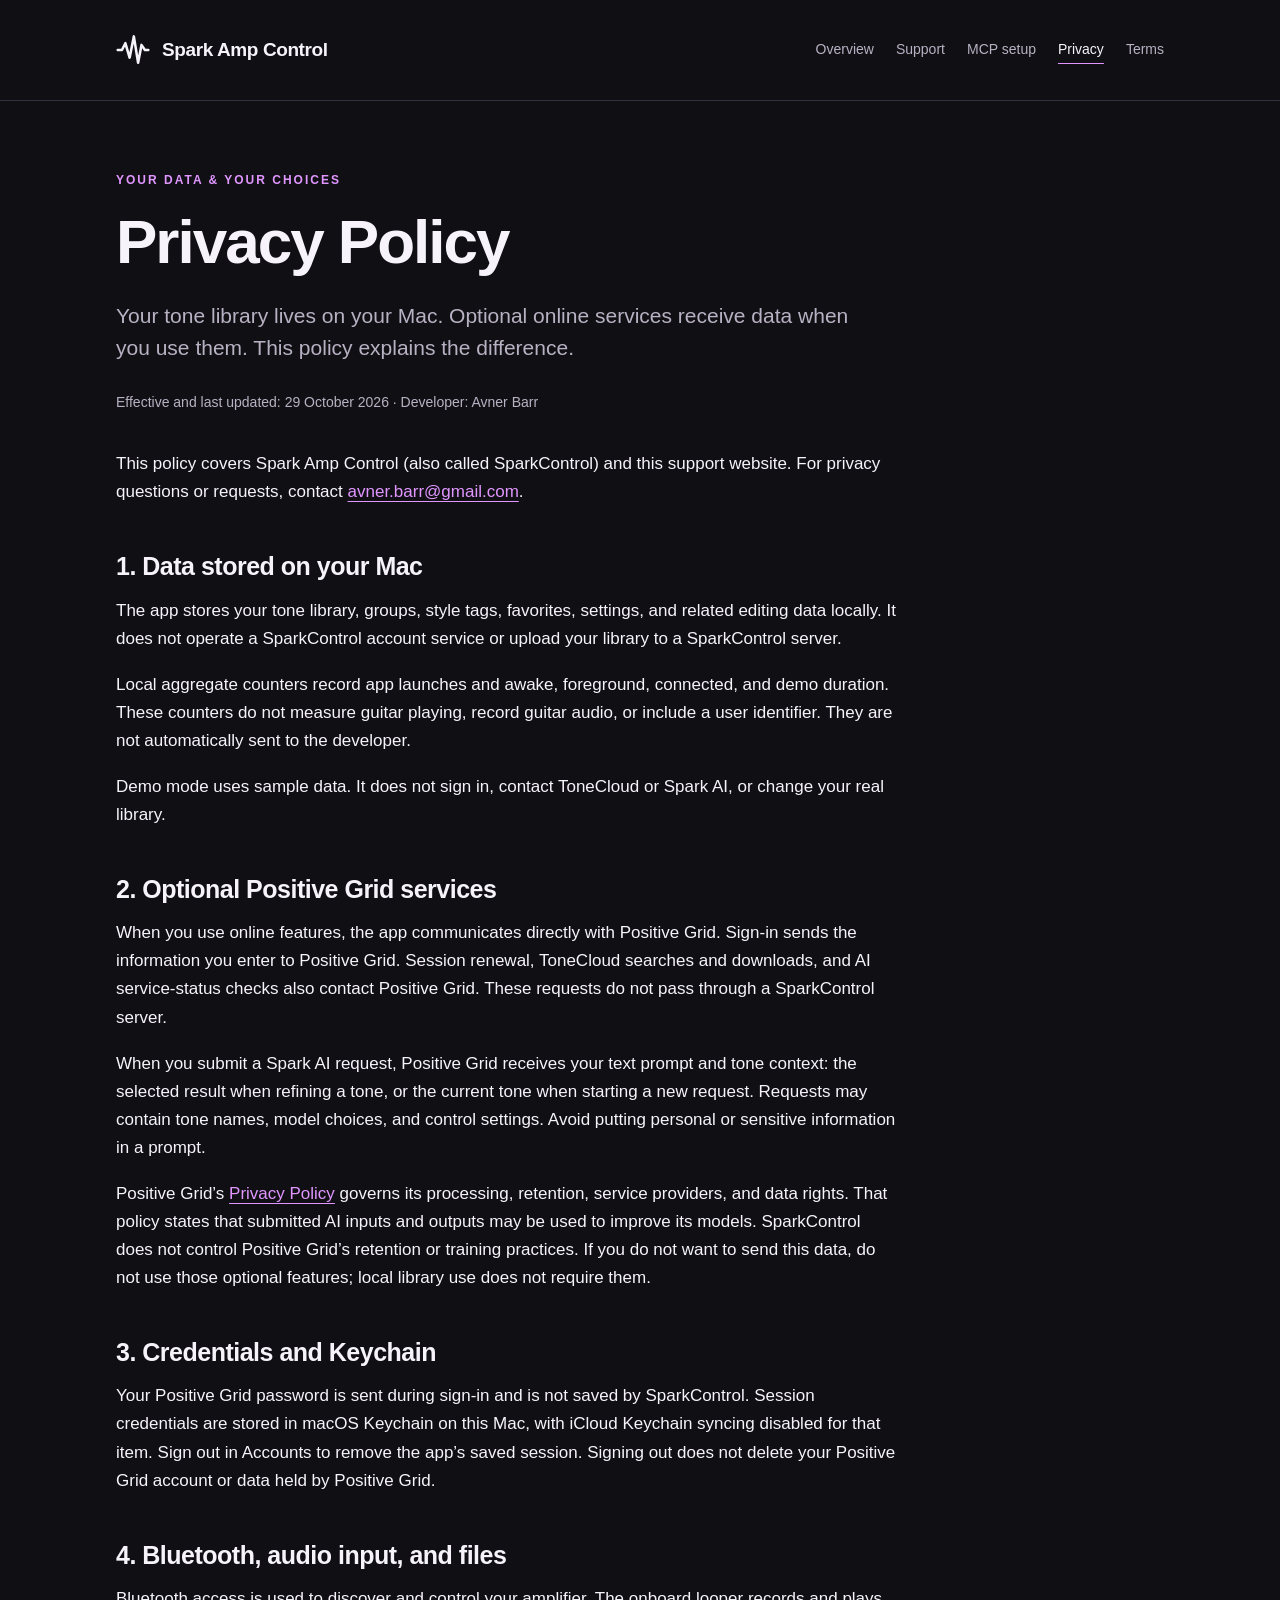
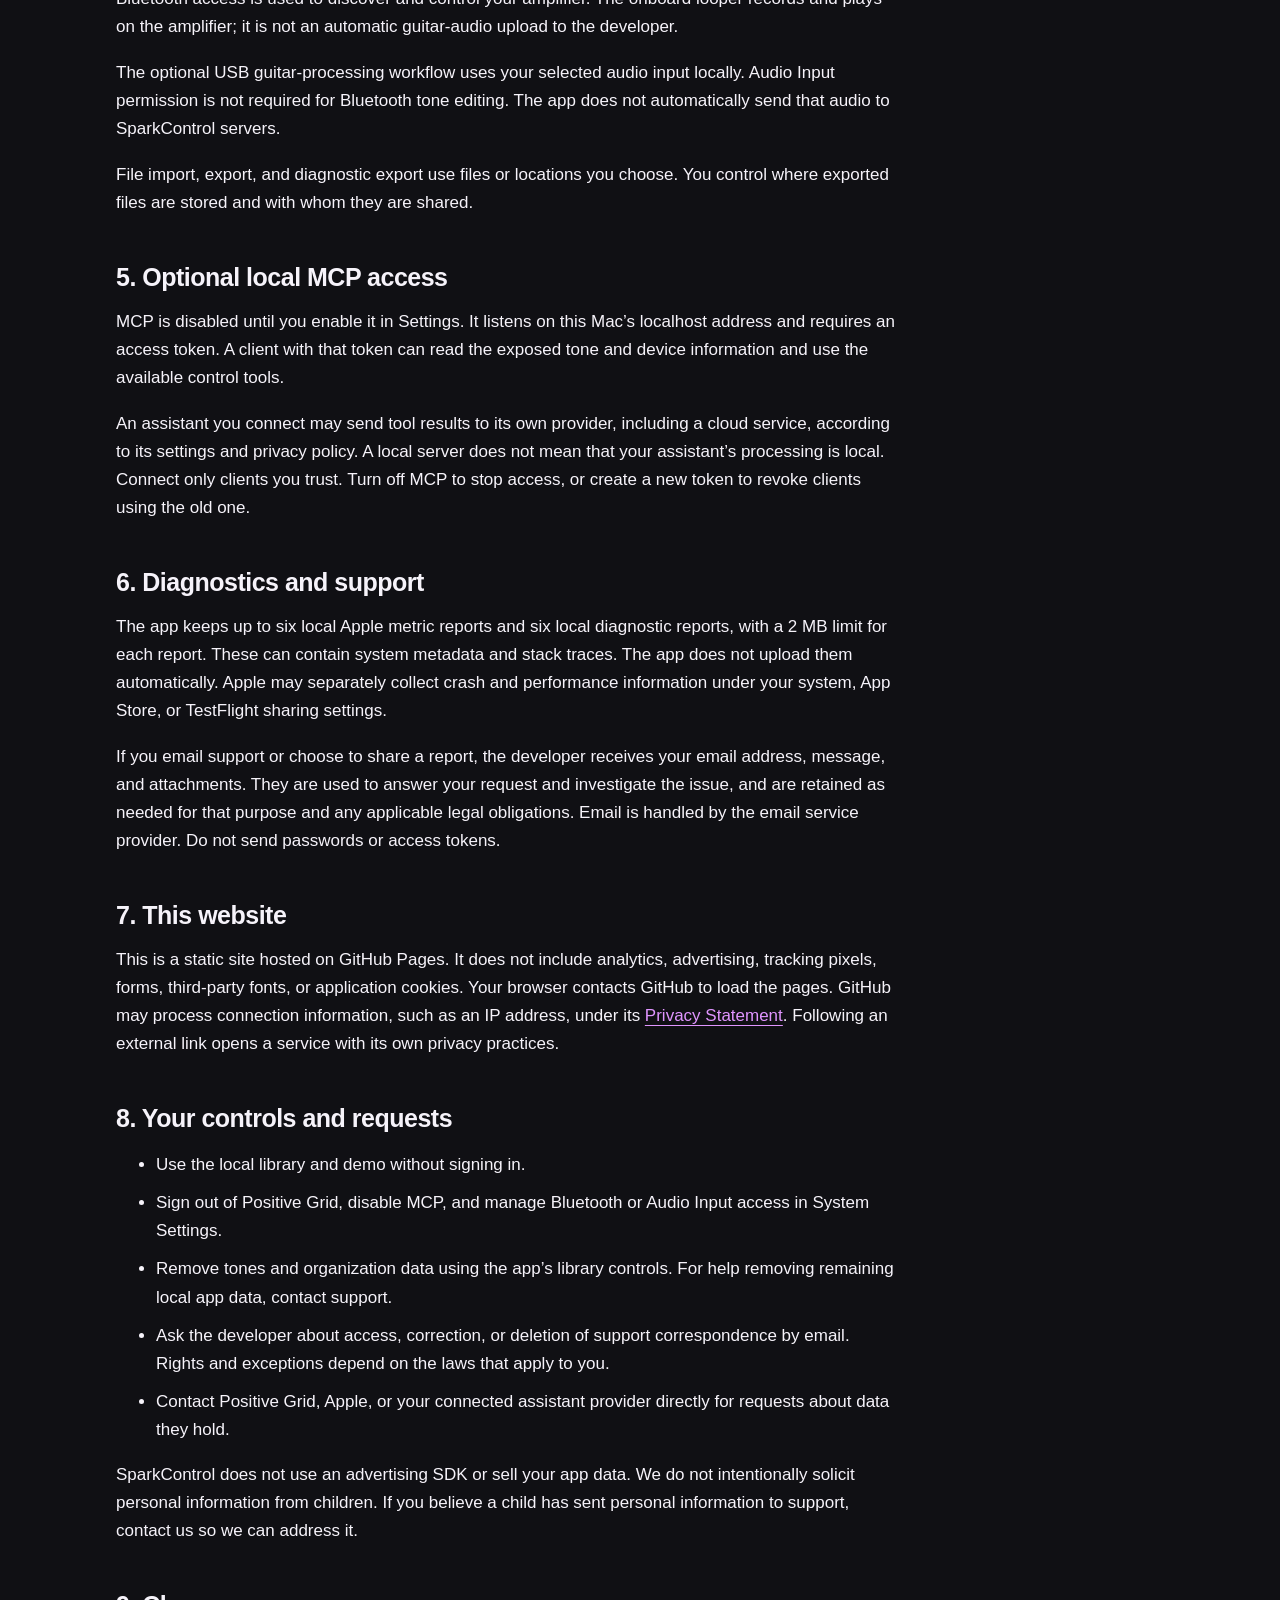
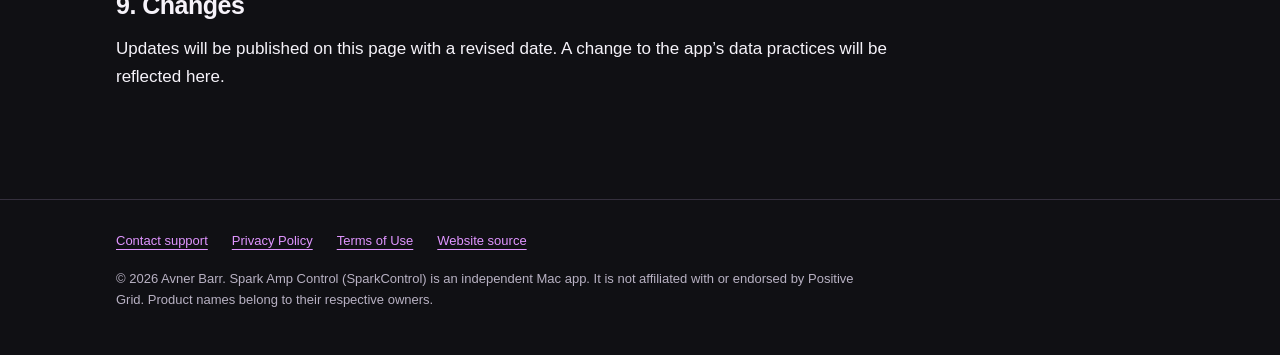
==== privacy/index.html @ a7446ae1 "Add support, privacy, terms, and MCP setup site" ====
<!doctype html>
<html lang="en"><head><meta charset="utf-8"><meta name="viewport" content="width=device-width, initial-scale=1"><meta name="description" content="How Spark Amp Control handles local data, optional Positive Grid services, MCP access, diagnostics, and support emails."><meta name="color-scheme" content="dark"><title>Privacy Policy · Spark Amp Control</title><link rel="stylesheet" href="../assets/site.css"><link rel="icon" type="image/svg+xml" href="../assets/icon.svg"></head>
<body><a class="skip" href="#main">Skip to content</a><header><div class="wrap header"><a class="brand" href="../index.html"><svg class="mark" viewBox="0 0 40 40" fill="none" aria-hidden="true"><path d="M2 20h5l4-8 5 17 5-25 5 31 4-21 4 6h4" stroke="currentColor" stroke-width="3" stroke-linecap="round" stroke-linejoin="round"/></svg>Spark Amp Control</a><nav aria-label="Main navigation"><a href="../index.html">Overview</a><a href="../support/">Support</a><a href="../mcp/">MCP setup</a><a href="../privacy/" aria-current="page">Privacy</a><a href="../terms/">Terms</a></nav></div></header><div class="wrap"><main id="main"><p class="eyebrow">Your data & your choices</p><h1>Privacy Policy</h1><p class="lead">Your tone library lives on your Mac. Optional online services receive data when you use them. This policy explains the difference.</p><p class="meta">Effective and last updated: 29 October 2026 · Developer: Avner Barr</p><div class="prose"><p>This policy covers Spark Amp Control (also called SparkControl) and this support website. For privacy questions or requests, contact <a href="mailto:avner.barr@gmail.com">avner.barr@gmail.com</a>.</p><h2>1. Data stored on your Mac</h2><p>The app stores your tone library, groups, style tags, favorites, settings, and related editing data locally. It does not operate a SparkControl account service or upload your library to a SparkControl server.</p><p>Local aggregate counters record app launches and awake, foreground, connected, and demo duration. These counters do not measure guitar playing, record guitar audio, or include a user identifier. They are not automatically sent to the developer.</p><p>Demo mode uses sample data. It does not sign in, contact ToneCloud or Spark AI, or change your real library.</p><h2>2. Optional Positive Grid services</h2><p>When you use online features, the app communicates directly with Positive Grid. Sign-in sends the information you enter to Positive Grid. Session renewal, ToneCloud searches and downloads, and AI service-status checks also contact Positive Grid. These requests do not pass through a SparkControl server.</p><p>When you submit a Spark AI request, Positive Grid receives your text prompt and tone context: the selected result when refining a tone, or the current tone when starting a new request. Requests may contain tone names, model choices, and control settings. Avoid putting personal or sensitive information in a prompt.</p><p>Positive Grid’s <a href="https://www.positivegrid.com/pages/privacy-policy">Privacy Policy</a> governs its processing, retention, service providers, and data rights. That policy states that submitted AI inputs and outputs may be used to improve its models. SparkControl does not control Positive Grid’s retention or training practices. If you do not want to send this data, do not use those optional features; local library use does not require them.</p><h2>3. Credentials and Keychain</h2><p>Your Positive Grid password is sent during sign-in and is not saved by SparkControl. Session credentials are stored in macOS Keychain on this Mac, with iCloud Keychain syncing disabled for that item. Sign out in Accounts to remove the app’s saved session. Signing out does not delete your Positive Grid account or data held by Positive Grid.</p><h2>4. Bluetooth, audio input, and files</h2><p>Bluetooth access is used to discover and control your amplifier. The onboard looper records and plays on the amplifier; it is not an automatic guitar-audio upload to the developer.</p><p>The optional USB guitar-processing workflow uses your selected audio input locally. Audio Input permission is not required for Bluetooth tone editing. The app does not automatically send that audio to SparkControl servers.</p><p>File import, export, and diagnostic export use files or locations you choose. You control where exported files are stored and with whom they are shared.</p><h2>5. Optional local MCP access</h2><p>MCP is disabled until you enable it in Settings. It listens on this Mac’s localhost address and requires an access token. A client with that token can read the exposed tone and device information and use the available control tools.</p><p>An assistant you connect may send tool results to its own provider, including a cloud service, according to its settings and privacy policy. A local server does not mean that your assistant’s processing is local. Connect only clients you trust. Turn off MCP to stop access, or create a new token to revoke clients using the old one.</p><h2>6. Diagnostics and support</h2><p>The app keeps up to six local Apple metric reports and six local diagnostic reports, with a 2 MB limit for each report. These can contain system metadata and stack traces. The app does not upload them automatically. Apple may separately collect crash and performance information under your system, App Store, or TestFlight sharing settings.</p><p>If you email support or choose to share a report, the developer receives your email address, message, and attachments. They are used to answer your request and investigate the issue, and are retained as needed for that purpose and any applicable legal obligations. Email is handled by the email service provider. Do not send passwords or access tokens.</p><h2>7. This website</h2><p>This is a static site hosted on GitHub Pages. It does not include analytics, advertising, tracking pixels, forms, third-party fonts, or application cookies. Your browser contacts GitHub to load the pages. GitHub may process connection information, such as an IP address, under its <a href="https://docs.github.com/en/site-policy/privacy-policies/github-general-privacy-statement">Privacy Statement</a>. Following an external link opens a service with its own privacy practices.</p><h2>8. Your controls and requests</h2><ul><li>Use the local library and demo without signing in.</li><li>Sign out of Positive Grid, disable MCP, and manage Bluetooth or Audio Input access in System Settings.</li><li>Remove tones and organization data using the app’s library controls. For help removing remaining local app data, contact support.</li><li>Ask the developer about access, correction, or deletion of support correspondence by email. Rights and exceptions depend on the laws that apply to you.</li><li>Contact Positive Grid, Apple, or your connected assistant provider directly for requests about data they hold.</li></ul><p>SparkControl does not use an advertising SDK or sell your app data. We do not intentionally solicit personal information from children. If you believe a child has sent personal information to support, contact us so we can address it.</p><h2>9. Changes</h2><p>Updates will be published on this page with a revised date. A change to the app’s data practices will be reflected here.</p></div></main></div><footer><div class="wrap"><div class="footer-links"><a href="../support/">Contact support</a><a href="../privacy/">Privacy Policy</a><a href="../terms/">Terms of Use</a><a href="https://github.com/sparkcontrolapp/tos">Website source</a></div><p>© 2026 Avner Barr. Spark Amp Control (SparkControl) is an independent Mac app. It is not affiliated with or endorsed by Positive Grid. Product names belong to their respective owners.</p></div></footer></body></html>
---- assets/site.css ----
:root{color-scheme:dark;--bg:#101014;--panel:#1a1920;--text:#f6f3fa;--muted:#b8b1c3;--line:#35303e;--accent:#e095ff;--focus:#7fdaff;font-family:-apple-system,BlinkMacSystemFont,"Segoe UI",sans-serif;font-size:17px;line-height:1.65}*{box-sizing:border-box}body{margin:0;background:var(--bg);color:var(--text)}a{color:var(--accent);text-underline-offset:4px}a:hover{color:#f2ceff}a:focus-visible,summary:focus-visible{outline:3px solid var(--focus);outline-offset:5px;border-radius:3px}.skip{position:absolute;left:18px;top:-90px;background:var(--panel);padding:12px;z-index:2}.skip:focus{top:12px}.wrap{max-width:1120px;padding:0 36px;margin:auto}header{border-bottom:1px solid var(--line)}.header{display:flex;align-items:center;justify-content:space-between;gap:28px;min-height:100px}.brand{font-size:19px;font-weight:700;letter-spacing:-.4px;text-decoration:none;color:var(--text);display:flex;align-items:center;gap:12px}.mark{width:34px;height:34px;flex:none}nav{display:flex;flex-wrap:wrap;gap:22px;font-size:14px}nav a{color:var(--muted);text-decoration:none}nav a[aria-current=page]{color:var(--text);text-decoration:underline;text-decoration-color:var(--accent);text-underline-offset:9px}main{padding:70px 0 90px}.eyebrow{font-size:12px;font-weight:700;letter-spacing:2px;text-transform:uppercase;color:var(--accent);margin:0 0 18px}h1{font-size:clamp(36px,6vw,62px);line-height:1.08;letter-spacing:-2px;max-width:850px;margin:0 0 24px}h2{font-size:25px;line-height:1.3;letter-spacing:-.5px;margin:44px 0 14px}h3{font-size:19px;margin:26px 0 10px}p{margin:0 0 18px}.lead{font-size:21px;line-height:1.55;color:var(--muted);max-width:760px}.meta{color:var(--muted);font-size:14px;margin:26px 0 36px}.prose{max-width:780px}.prose li{margin-bottom:10px}.grid{display:grid;grid-template-columns:repeat(2,minmax(0,1fr));gap:18px;margin-top:40px}.card{display:block;padding:28px;border:1px solid var(--line);background:var(--panel);border-radius:18px;color:var(--text);text-decoration:none;transition:border-color .15s}.card:hover{border-color:var(--accent);color:var(--text)}.card h2{font-size:23px;margin:0 0 10px}.card p{color:var(--muted);margin:0}.arrow{color:var(--accent);display:block;margin-top:18px}.note{border-left:3px solid var(--accent);background:var(--panel);padding:20px 24px;margin:28px 0;border-radius:0 10px 10px 0}.note p:last-child{margin:0}.button{display:inline-block;background:var(--accent);color:#23122d;padding:12px 20px;border-radius:10px;font-weight:700;text-decoration:none}.button:hover{color:#23122d;background:#efbeff}.muted{color:var(--muted)}code{font: .88em ui-monospace,SFMono-Regular,Consolas,monospace;background:#25222d;padding:3px 6px;border-radius:4px;overflow-wrap:anywhere}pre{padding:20px;background:var(--panel);border:1px solid var(--line);border-radius:12px;white-space:pre-wrap;overflow-wrap:anywhere;line-height:1.6}pre code{background:none;padding:0}.table-wrap{overflow-x:auto}table{border-collapse:collapse;width:100%;font-size:15px;margin:24px 0}th,td{text-align:left;vertical-align:top;padding:14px 12px;border-bottom:1px solid var(--line)}th{color:var(--muted);font-weight:500}td:first-child{width:37%}details{border-top:1px solid var(--line);padding:20px 0}details:last-child{border-bottom:1px solid var(--line)}summary{font-size:19px;font-weight:650;cursor:pointer;padding-right:16px}details p{margin:16px 0 0}footer{border-top:1px solid var(--line);padding:30px 0 36px;color:var(--muted);font-size:13px}.footer-links{display:flex;gap:24px;flex-wrap:wrap;margin-bottom:16px}footer p{max-width:760px;margin:8px 0}@media(max-width:720px){.wrap{padding:0 22px}.header{align-items:flex-start;flex-direction:column;padding:22px 0;gap:18px}nav{gap:14px 20px}main{padding:45px 0 60px}h1{letter-spacing:-1.2px}.lead{font-size:19px}.grid{grid-template-columns:1fr}.card{padding:22px}th,td{padding:12px 8px}}
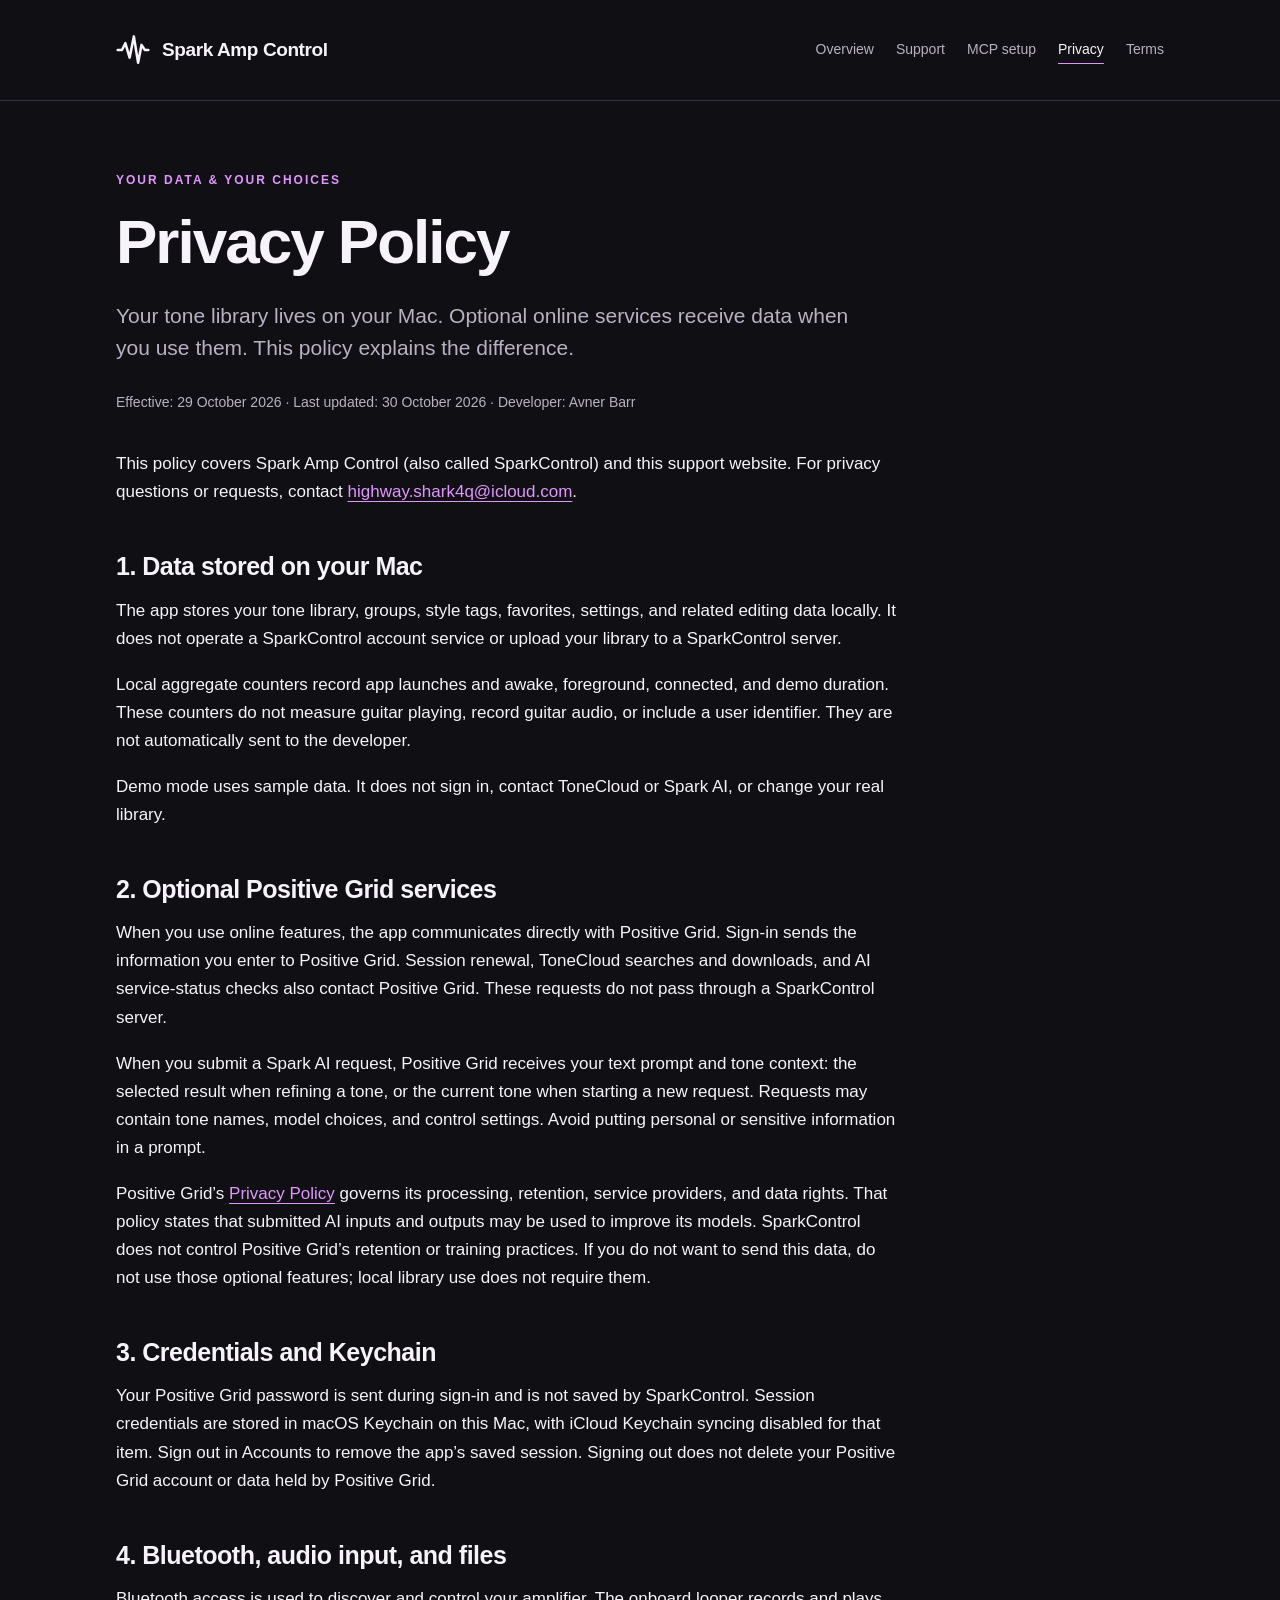
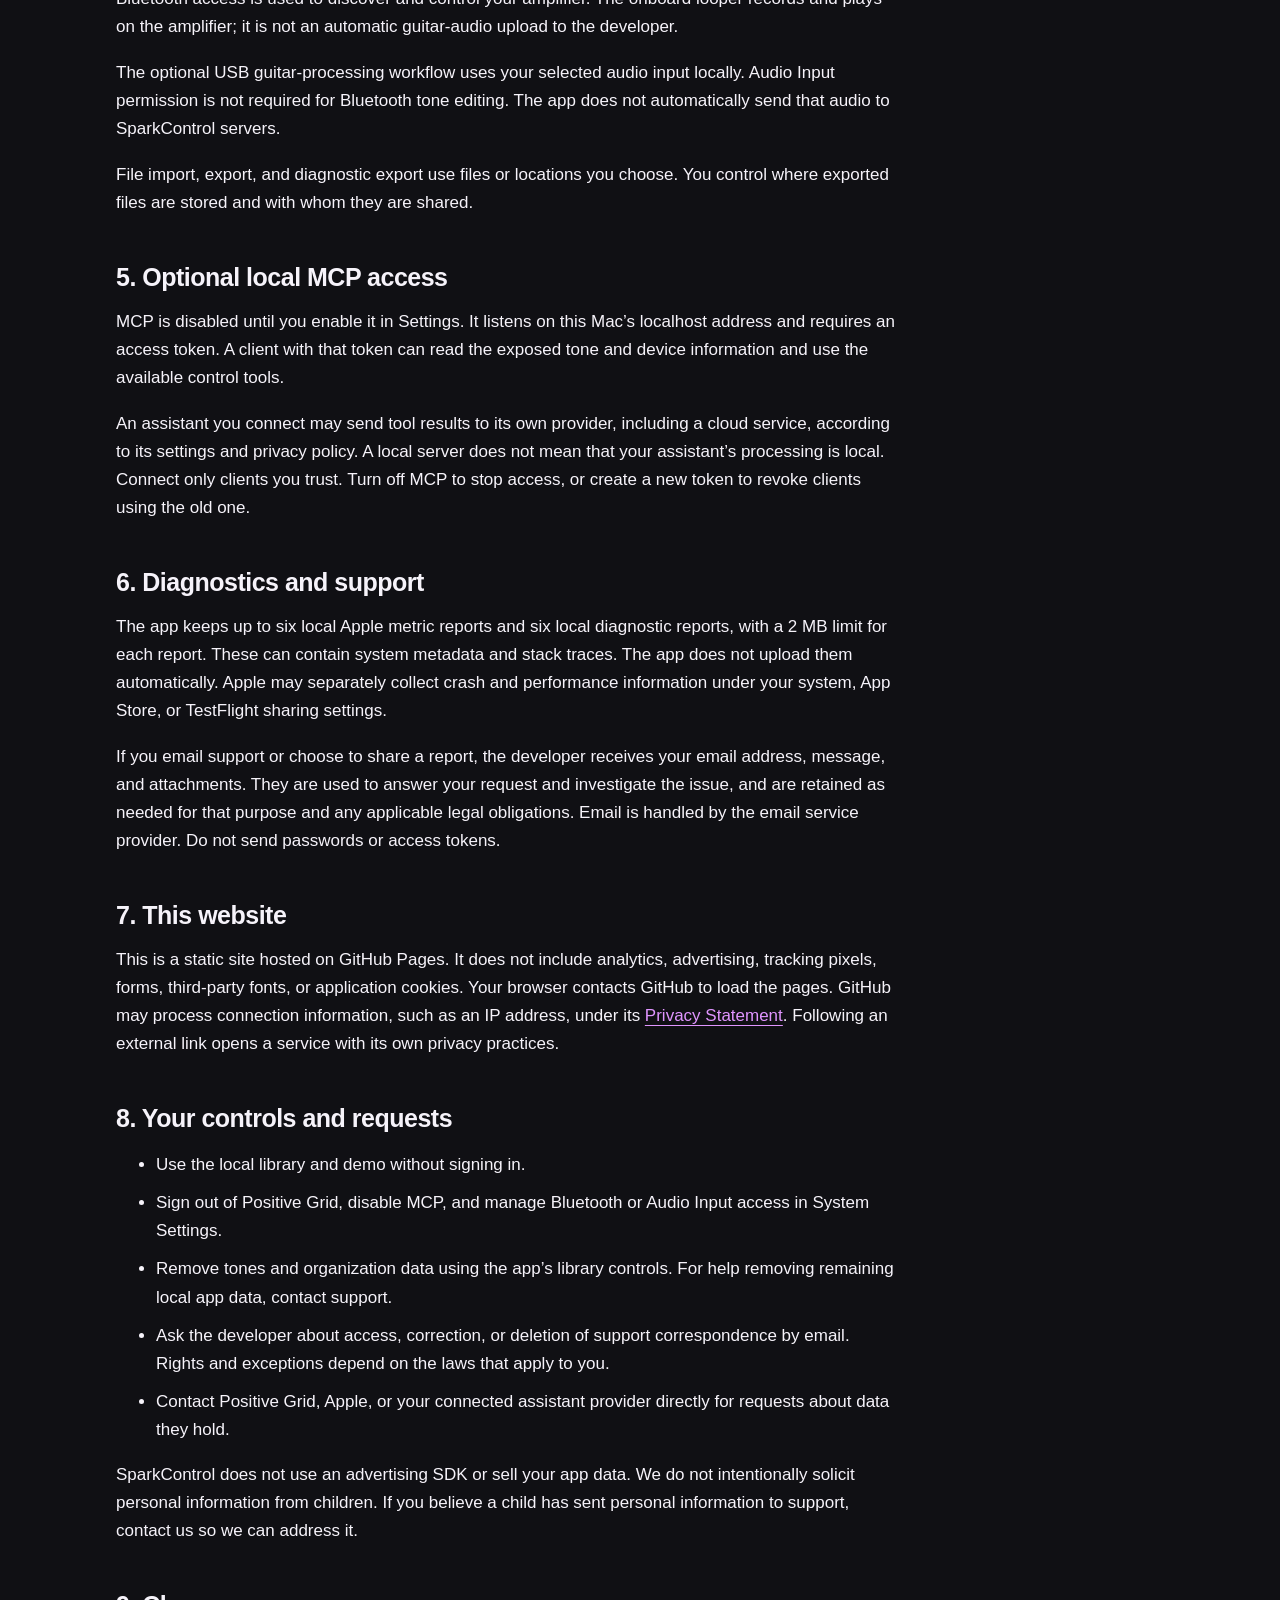
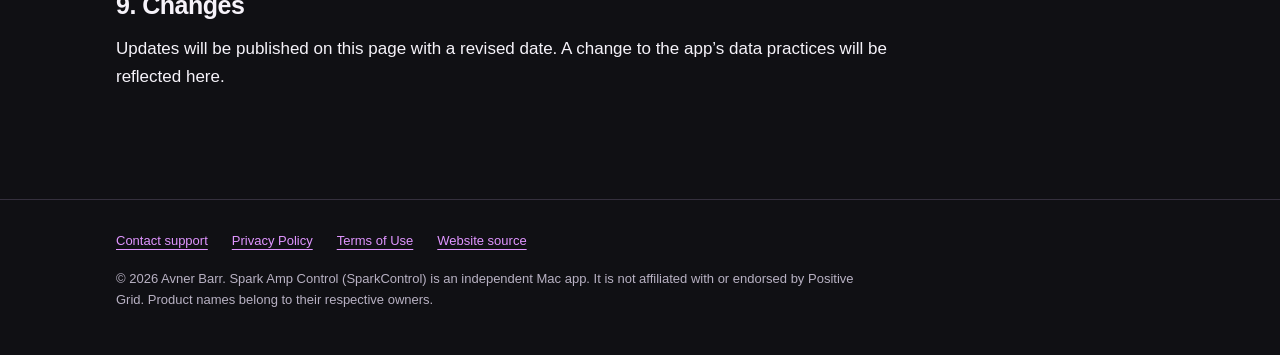
==== commit ac17f516: "Update public support email" ====
--- a/privacy/index.html
+++ b/privacy/index.html
@@ -1,3 +1,3 @@
 <!doctype html>
 <html lang="en"><head><meta charset="utf-8"><meta name="viewport" content="width=device-width, initial-scale=1"><meta name="description" content="How Spark Amp Control handles local data, optional Positive Grid services, MCP access, diagnostics, and support emails."><meta name="color-scheme" content="dark"><title>Privacy Policy · Spark Amp Control</title><link rel="stylesheet" href="../assets/site.css"><link rel="icon" type="image/svg+xml" href="../assets/icon.svg"></head>
-<body><a class="skip" href="#main">Skip to content</a><header><div class="wrap header"><a class="brand" href="../index.html"><svg class="mark" viewBox="0 0 40 40" fill="none" aria-hidden="true"><path d="M2 20h5l4-8 5 17 5-25 5 31 4-21 4 6h4" stroke="currentColor" stroke-width="3" stroke-linecap="round" stroke-linejoin="round"/></svg>Spark Amp Control</a><nav aria-label="Main navigation"><a href="../index.html">Overview</a><a href="../support/">Support</a><a href="../mcp/">MCP setup</a><a href="../privacy/" aria-current="page">Privacy</a><a href="../terms/">Terms</a></nav></div></header><div class="wrap"><main id="main"><p class="eyebrow">Your data & your choices</p><h1>Privacy Policy</h1><p class="lead">Your tone library lives on your Mac. Optional online services receive data when you use them. This policy explains the difference.</p><p class="meta">Effective and last updated: 29 October 2026 · Developer: Avner Barr</p><div class="prose"><p>This policy covers Spark Amp Control (also called SparkControl) and this support website. For privacy questions or requests, contact <a href="mailto:avner.barr@gmail.com">avner.barr@gmail.com</a>.</p><h2>1. Data stored on your Mac</h2><p>The app stores your tone library, groups, style tags, favorites, settings, and related editing data locally. It does not operate a SparkControl account service or upload your library to a SparkControl server.</p><p>Local aggregate counters record app launches and awake, foreground, connected, and demo duration. These counters do not measure guitar playing, record guitar audio, or include a user identifier. They are not automatically sent to the developer.</p><p>Demo mode uses sample data. It does not sign in, contact ToneCloud or Spark AI, or change your real library.</p><h2>2. Optional Positive Grid services</h2><p>When you use online features, the app communicates directly with Positive Grid. Sign-in sends the information you enter to Positive Grid. Session renewal, ToneCloud searches and downloads, and AI service-status checks also contact Positive Grid. These requests do not pass through a SparkControl server.</p><p>When you submit a Spark AI request, Positive Grid receives your text prompt and tone context: the selected result when refining a tone, or the current tone when starting a new request. Requests may contain tone names, model choices, and control settings. Avoid putting personal or sensitive information in a prompt.</p><p>Positive Grid’s <a href="https://www.positivegrid.com/pages/privacy-policy">Privacy Policy</a> governs its processing, retention, service providers, and data rights. That policy states that submitted AI inputs and outputs may be used to improve its models. SparkControl does not control Positive Grid’s retention or training practices. If you do not want to send this data, do not use those optional features; local library use does not require them.</p><h2>3. Credentials and Keychain</h2><p>Your Positive Grid password is sent during sign-in and is not saved by SparkControl. Session credentials are stored in macOS Keychain on this Mac, with iCloud Keychain syncing disabled for that item. Sign out in Accounts to remove the app’s saved session. Signing out does not delete your Positive Grid account or data held by Positive Grid.</p><h2>4. Bluetooth, audio input, and files</h2><p>Bluetooth access is used to discover and control your amplifier. The onboard looper records and plays on the amplifier; it is not an automatic guitar-audio upload to the developer.</p><p>The optional USB guitar-processing workflow uses your selected audio input locally. Audio Input permission is not required for Bluetooth tone editing. The app does not automatically send that audio to SparkControl servers.</p><p>File import, export, and diagnostic export use files or locations you choose. You control where exported files are stored and with whom they are shared.</p><h2>5. Optional local MCP access</h2><p>MCP is disabled until you enable it in Settings. It listens on this Mac’s localhost address and requires an access token. A client with that token can read the exposed tone and device information and use the available control tools.</p><p>An assistant you connect may send tool results to its own provider, including a cloud service, according to its settings and privacy policy. A local server does not mean that your assistant’s processing is local. Connect only clients you trust. Turn off MCP to stop access, or create a new token to revoke clients using the old one.</p><h2>6. Diagnostics and support</h2><p>The app keeps up to six local Apple metric reports and six local diagnostic reports, with a 2 MB limit for each report. These can contain system metadata and stack traces. The app does not upload them automatically. Apple may separately collect crash and performance information under your system, App Store, or TestFlight sharing settings.</p><p>If you email support or choose to share a report, the developer receives your email address, message, and attachments. They are used to answer your request and investigate the issue, and are retained as needed for that purpose and any applicable legal obligations. Email is handled by the email service provider. Do not send passwords or access tokens.</p><h2>7. This website</h2><p>This is a static site hosted on GitHub Pages. It does not include analytics, advertising, tracking pixels, forms, third-party fonts, or application cookies. Your browser contacts GitHub to load the pages. GitHub may process connection information, such as an IP address, under its <a href="https://docs.github.com/en/site-policy/privacy-policies/github-general-privacy-statement">Privacy Statement</a>. Following an external link opens a service with its own privacy practices.</p><h2>8. Your controls and requests</h2><ul><li>Use the local library and demo without signing in.</li><li>Sign out of Positive Grid, disable MCP, and manage Bluetooth or Audio Input access in System Settings.</li><li>Remove tones and organization data using the app’s library controls. For help removing remaining local app data, contact support.</li><li>Ask the developer about access, correction, or deletion of support correspondence by email. Rights and exceptions depend on the laws that apply to you.</li><li>Contact Positive Grid, Apple, or your connected assistant provider directly for requests about data they hold.</li></ul><p>SparkControl does not use an advertising SDK or sell your app data. We do not intentionally solicit personal information from children. If you believe a child has sent personal information to support, contact us so we can address it.</p><h2>9. Changes</h2><p>Updates will be published on this page with a revised date. A change to the app’s data practices will be reflected here.</p></div></main></div><footer><div class="wrap"><div class="footer-links"><a href="../support/">Contact support</a><a href="../privacy/">Privacy Policy</a><a href="../terms/">Terms of Use</a><a href="https://github.com/sparkcontrolapp/tos">Website source</a></div><p>© 2026 Avner Barr. Spark Amp Control (SparkControl) is an independent Mac app. It is not affiliated with or endorsed by Positive Grid. Product names belong to their respective owners.</p></div></footer></body></html>+<body><a class="skip" href="#main">Skip to content</a><header><div class="wrap header"><a class="brand" href="../index.html"><svg class="mark" viewBox="0 0 40 40" fill="none" aria-hidden="true"><path d="M2 20h5l4-8 5 17 5-25 5 31 4-21 4 6h4" stroke="currentColor" stroke-width="3" stroke-linecap="round" stroke-linejoin="round"/></svg>Spark Amp Control</a><nav aria-label="Main navigation"><a href="../index.html">Overview</a><a href="../support/">Support</a><a href="../mcp/">MCP setup</a><a href="../privacy/" aria-current="page">Privacy</a><a href="../terms/">Terms</a></nav></div></header><div class="wrap"><main id="main"><p class="eyebrow">Your data & your choices</p><h1>Privacy Policy</h1><p class="lead">Your tone library lives on your Mac. Optional online services receive data when you use them. This policy explains the difference.</p><p class="meta">Effective: 29 October 2026 · Last updated: 30 October 2026 · Developer: Avner Barr</p><div class="prose"><p>This policy covers Spark Amp Control (also called SparkControl) and this support website. For privacy questions or requests, contact <a href="mailto:highway.shark4q@icloud.com">highway.shark4q@icloud.com</a>.</p><h2>1. Data stored on your Mac</h2><p>The app stores your tone library, groups, style tags, favorites, settings, and related editing data locally. It does not operate a SparkControl account service or upload your library to a SparkControl server.</p><p>Local aggregate counters record app launches and awake, foreground, connected, and demo duration. These counters do not measure guitar playing, record guitar audio, or include a user identifier. They are not automatically sent to the developer.</p><p>Demo mode uses sample data. It does not sign in, contact ToneCloud or Spark AI, or change your real library.</p><h2>2. Optional Positive Grid services</h2><p>When you use online features, the app communicates directly with Positive Grid. Sign-in sends the information you enter to Positive Grid. Session renewal, ToneCloud searches and downloads, and AI service-status checks also contact Positive Grid. These requests do not pass through a SparkControl server.</p><p>When you submit a Spark AI request, Positive Grid receives your text prompt and tone context: the selected result when refining a tone, or the current tone when starting a new request. Requests may contain tone names, model choices, and control settings. Avoid putting personal or sensitive information in a prompt.</p><p>Positive Grid’s <a href="https://www.positivegrid.com/pages/privacy-policy">Privacy Policy</a> governs its processing, retention, service providers, and data rights. That policy states that submitted AI inputs and outputs may be used to improve its models. SparkControl does not control Positive Grid’s retention or training practices. If you do not want to send this data, do not use those optional features; local library use does not require them.</p><h2>3. Credentials and Keychain</h2><p>Your Positive Grid password is sent during sign-in and is not saved by SparkControl. Session credentials are stored in macOS Keychain on this Mac, with iCloud Keychain syncing disabled for that item. Sign out in Accounts to remove the app’s saved session. Signing out does not delete your Positive Grid account or data held by Positive Grid.</p><h2>4. Bluetooth, audio input, and files</h2><p>Bluetooth access is used to discover and control your amplifier. The onboard looper records and plays on the amplifier; it is not an automatic guitar-audio upload to the developer.</p><p>The optional USB guitar-processing workflow uses your selected audio input locally. Audio Input permission is not required for Bluetooth tone editing. The app does not automatically send that audio to SparkControl servers.</p><p>File import, export, and diagnostic export use files or locations you choose. You control where exported files are stored and with whom they are shared.</p><h2>5. Optional local MCP access</h2><p>MCP is disabled until you enable it in Settings. It listens on this Mac’s localhost address and requires an access token. A client with that token can read the exposed tone and device information and use the available control tools.</p><p>An assistant you connect may send tool results to its own provider, including a cloud service, according to its settings and privacy policy. A local server does not mean that your assistant’s processing is local. Connect only clients you trust. Turn off MCP to stop access, or create a new token to revoke clients using the old one.</p><h2>6. Diagnostics and support</h2><p>The app keeps up to six local Apple metric reports and six local diagnostic reports, with a 2 MB limit for each report. These can contain system metadata and stack traces. The app does not upload them automatically. Apple may separately collect crash and performance information under your system, App Store, or TestFlight sharing settings.</p><p>If you email support or choose to share a report, the developer receives your email address, message, and attachments. They are used to answer your request and investigate the issue, and are retained as needed for that purpose and any applicable legal obligations. Email is handled by the email service provider. Do not send passwords or access tokens.</p><h2>7. This website</h2><p>This is a static site hosted on GitHub Pages. It does not include analytics, advertising, tracking pixels, forms, third-party fonts, or application cookies. Your browser contacts GitHub to load the pages. GitHub may process connection information, such as an IP address, under its <a href="https://docs.github.com/en/site-policy/privacy-policies/github-general-privacy-statement">Privacy Statement</a>. Following an external link opens a service with its own privacy practices.</p><h2>8. Your controls and requests</h2><ul><li>Use the local library and demo without signing in.</li><li>Sign out of Positive Grid, disable MCP, and manage Bluetooth or Audio Input access in System Settings.</li><li>Remove tones and organization data using the app’s library controls. For help removing remaining local app data, contact support.</li><li>Ask the developer about access, correction, or deletion of support correspondence by email. Rights and exceptions depend on the laws that apply to you.</li><li>Contact Positive Grid, Apple, or your connected assistant provider directly for requests about data they hold.</li></ul><p>SparkControl does not use an advertising SDK or sell your app data. We do not intentionally solicit personal information from children. If you believe a child has sent personal information to support, contact us so we can address it.</p><h2>9. Changes</h2><p>Updates will be published on this page with a revised date. A change to the app’s data practices will be reflected here.</p></div></main></div><footer><div class="wrap"><div class="footer-links"><a href="../support/">Contact support</a><a href="../privacy/">Privacy Policy</a><a href="../terms/">Terms of Use</a><a href="https://github.com/sparkcontrolapp/tos">Website source</a></div><p>© 2026 Avner Barr. Spark Amp Control (SparkControl) is an independent Mac app. It is not affiliated with or endorsed by Positive Grid. Product names belong to their respective owners.</p></div></footer></body></html>
